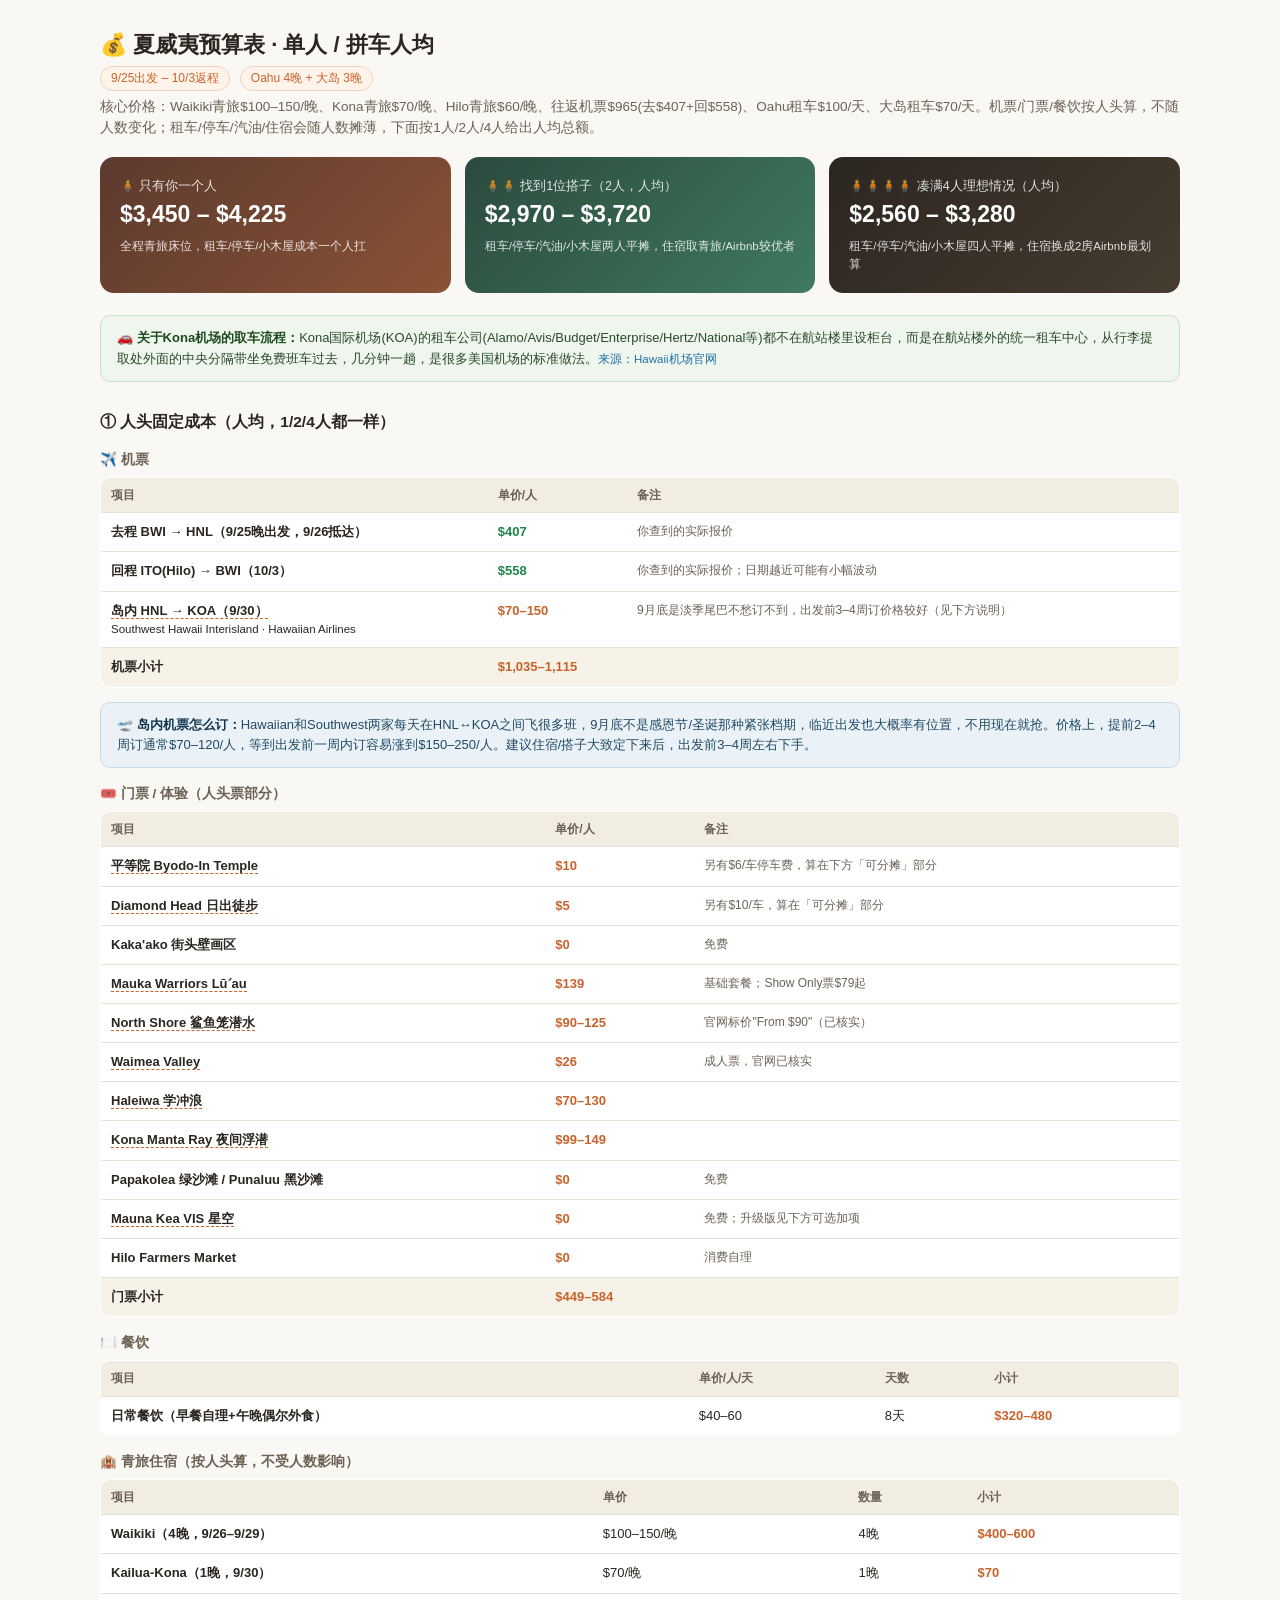
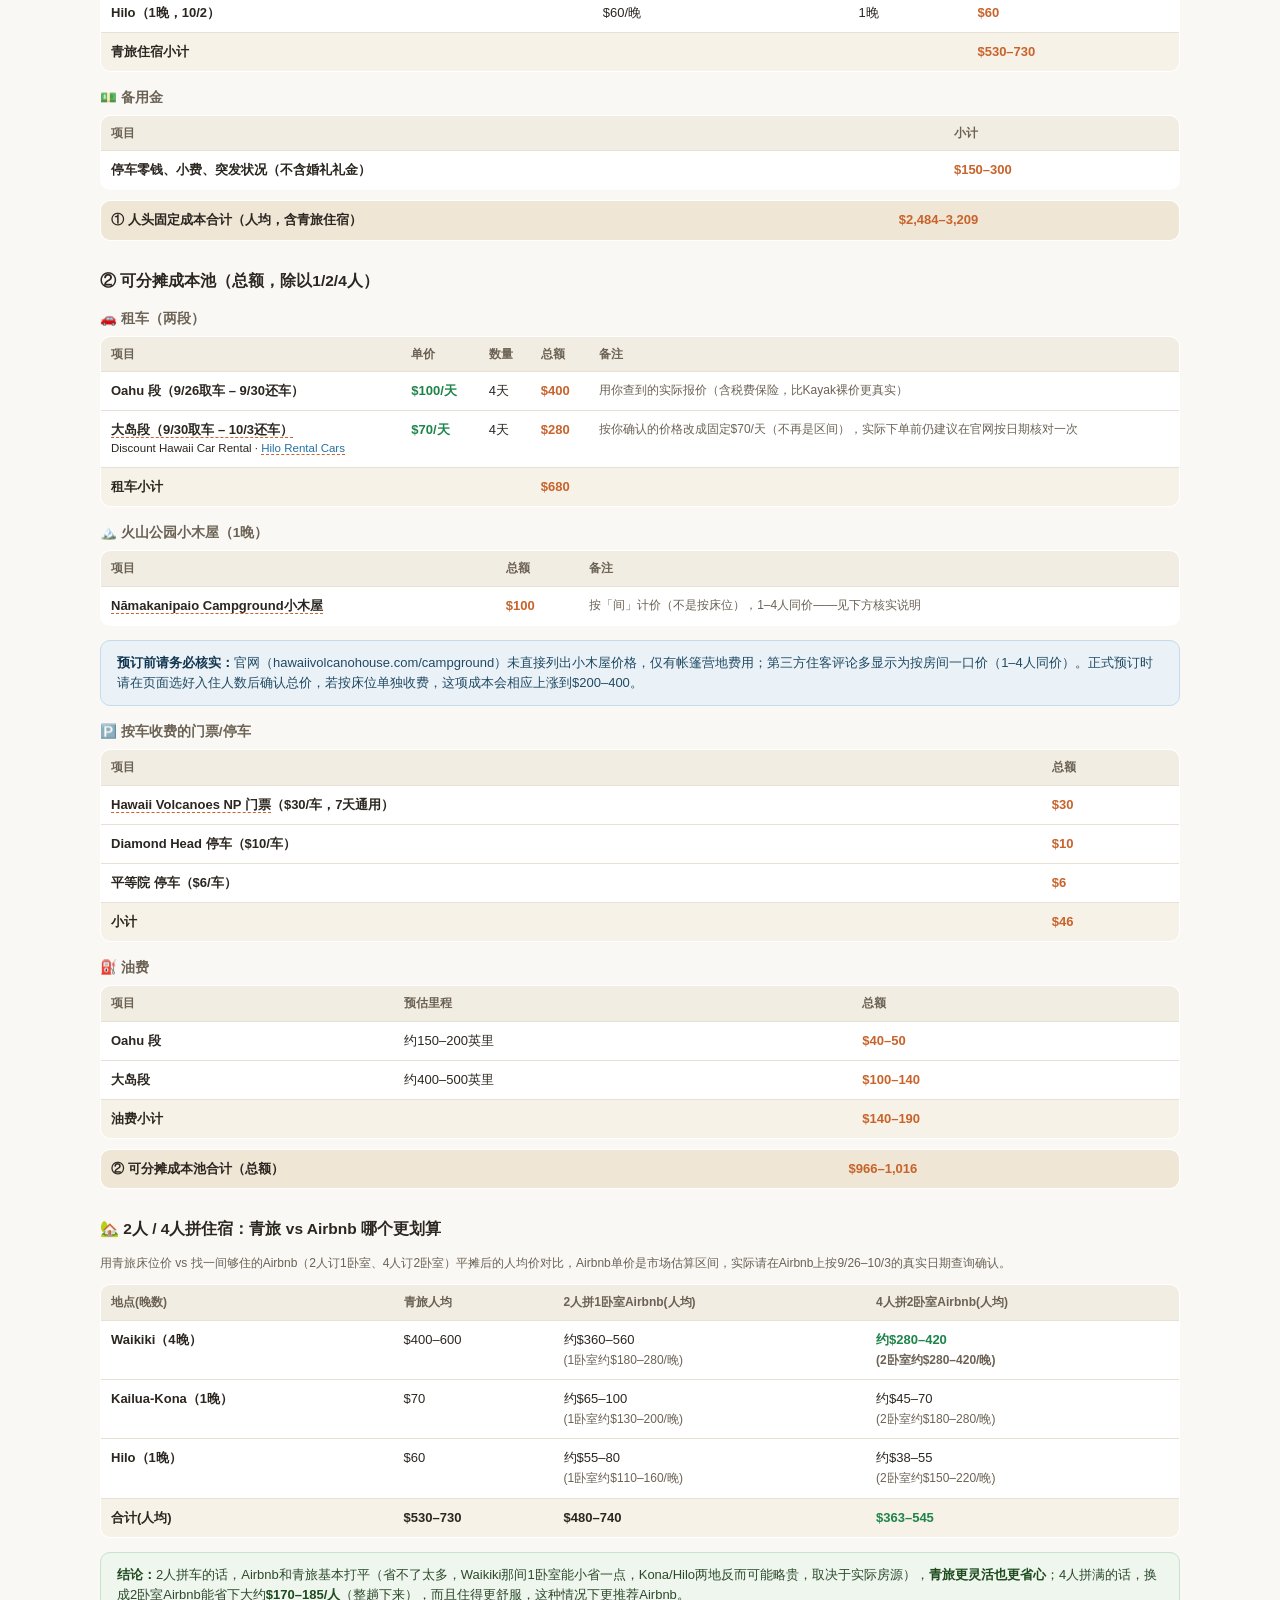
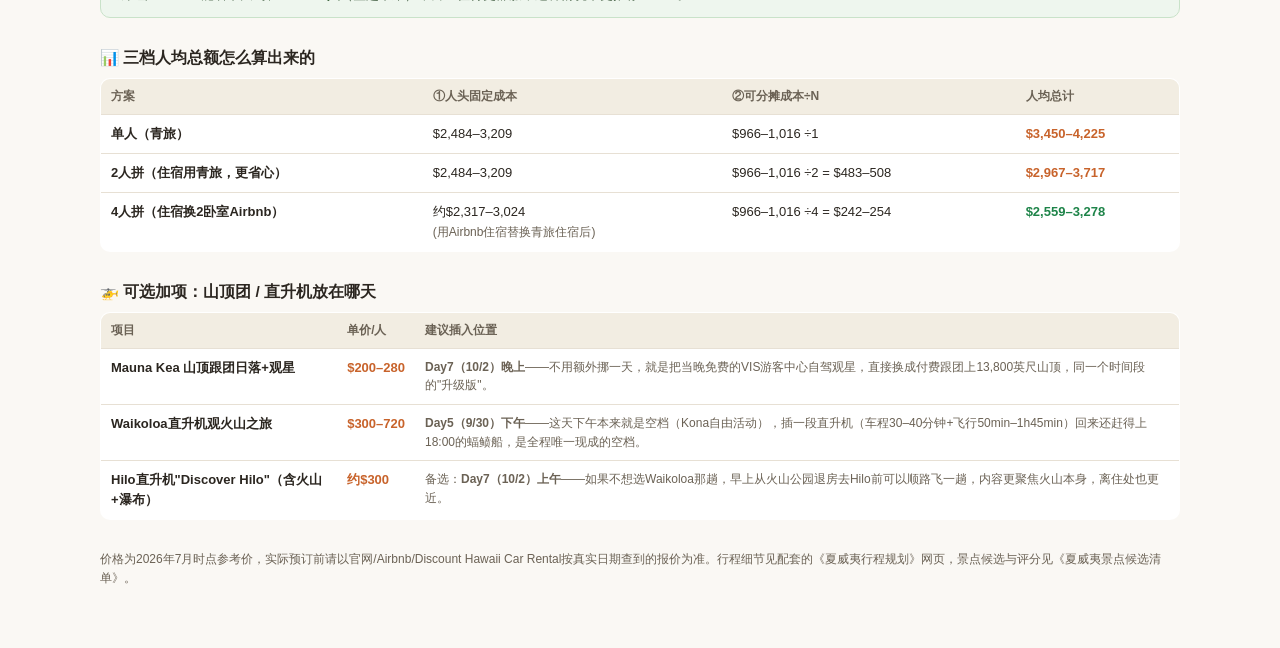
==== static/travel/hawaii/budget.html @ 2e07b09b "Add life homepage hub, travel/hobbies sections, and private sitemap page Consolidates blog/travel/sa" ====
<!DOCTYPE html>
<html lang="zh-CN">
<head>
<meta charset="UTF-8">
<title>夏威夷预算表 · 9/26–10/3 · 单人/拼车人均</title>
<style>
  :root{
    --bg:#faf8f4; --card:#ffffff; --ink:#2b2620; --sub:#6b6255;
    --line:#e7e0d4; --accent:#c8632b; --green:#1e8449;
  }
  *{box-sizing:border-box;}
  body{margin:0;font-family:-apple-system,BlinkMacSystemFont,"Segoe UI",Helvetica,Arial,sans-serif;background:var(--bg);color:var(--ink);line-height:1.55;}
  .wrap{max-width:1120px;margin:0 auto;padding:28px 20px 60px;}
  header h1{font-size:22px;margin:0 0 4px;}
  header p{color:var(--sub);font-size:13.5px;margin:2px 0;}
  .badge{display:inline-block;background:#fff3ea;color:var(--accent);border:1px solid #f0d3bd;border-radius:20px;padding:2px 10px;font-size:12px;margin-right:6px;margin-bottom:4px;}

  .scenario-grid{display:grid;grid-template-columns:repeat(3,1fr);gap:14px;margin:18px 0 22px;}
  @media(max-width:760px){.scenario-grid{grid-template-columns:1fr;}}
  .scard{border-radius:14px;padding:20px 20px;color:#fff;}
  .scard.solo{background:linear-gradient(135deg,#5c3a2e,#8a5236);}
  .scard.two{background:linear-gradient(135deg,#2c4a3e,#3f7a5f);}
  .scard.four{background:linear-gradient(135deg,#2b2620,#463c30);}
  .scard .label{font-size:12.5px;opacity:.85;margin-bottom:4px;}
  .scard .amount{font-size:23px;font-weight:800;line-height:1.3;}
  .scard .amount small{font-size:12px;font-weight:500;opacity:.85;display:block;}
  .scard .desc{font-size:11.5px;margin-top:8px;opacity:.85;}

  .notice{background:#fff8ea;border:1px solid #f0e0b0;border-radius:10px;padding:12px 16px;margin:14px 0;font-size:13px;color:#7a5b12;}
  .notice.blue{background:#eaf2f8;border-color:#c3dbec;color:#204a63;}
  .notice.green{background:#eef6ee;border-color:#c9e2c9;color:#2c4a2c;}
  .notice b{color:#5c4306;} .notice.blue b{color:#123650;} .notice.green b{color:#1e4a1e;}

  h2.cat{font-size:15.5px;margin:28px 0 8px;}
  h3.sub{font-size:13.5px;margin:16px 0 6px;color:var(--sub);}

  table{width:100%;border-collapse:collapse;background:var(--card);border-radius:10px;overflow:hidden;font-size:13px;border:1px solid var(--line);}
  thead th{background:#f2ede2;text-align:left;padding:8px 10px;font-weight:600;font-size:12px;color:var(--sub);border-bottom:1px solid var(--line);}
  tbody td{padding:9px 10px;border-bottom:1px solid var(--line);vertical-align:top;}
  tbody tr:last-child td{border-bottom:none;}
  tbody tr:hover{background:#fbf6ee;}
  .item{font-weight:600;}
  .item a{color:var(--ink);text-decoration:none;border-bottom:1px dashed var(--accent);}
  .item a:hover{color:var(--accent);}
  .link{font-size:11.5px;font-weight:400;}
  .link a{color:#2471a3;text-decoration:none;}
  .link a:hover{text-decoration:underline;}
  .amt{font-weight:700;color:var(--accent);white-space:nowrap;}
  .good{color:var(--green);}
  .note{color:var(--sub);font-size:12px;}
  .subtotal td{background:#f7f2e8;font-weight:700;}
  .subtotal2 td{background:#efe6d6;font-weight:800;}

  footer{margin-top:30px;color:var(--sub);font-size:12px;}
</style>
</head>
<body>
<div class="wrap">
  <header>
    <h1>💰 夏威夷预算表 · 单人 / 拼车人均</h1>
    <p>
      <span class="badge">9/25出发 – 10/3返程</span>
      <span class="badge">Oahu 4晚 + 大岛 3晚</span>
    </p>
    <p>核心价格：Waikiki青旅$100–150/晚、Kona青旅$70/晚、Hilo青旅$60/晚、往返机票$965(去$407+回$558)、Oahu租车$100/天、大岛租车$70/天。机票/门票/餐饮按人头算，不随人数变化；租车/停车/汽油/住宿会随人数摊薄，下面按1人/2人/4人给出人均总额。</p>
  </header>

  <div class="scenario-grid">
    <div class="scard solo">
      <div class="label">🧍 只有你一个人</div>
      <div class="amount">$3,450 – $4,225</div>
      <div class="desc">全程青旅床位，租车/停车/小木屋成本一个人扛</div>
    </div>
    <div class="scard two">
      <div class="label">🧍🧍 找到1位搭子（2人，人均）</div>
      <div class="amount">$2,970 – $3,720</div>
      <div class="desc">租车/停车/汽油/小木屋两人平摊，住宿取青旅/Airbnb较优者</div>
    </div>
    <div class="scard four">
      <div class="label">🧍🧍🧍🧍 凑满4人理想情况（人均）</div>
      <div class="amount">$2,560 – $3,280</div>
      <div class="desc">租车/停车/汽油/小木屋四人平摊，住宿换成2房Airbnb最划算</div>
    </div>
  </div>

  <div class="notice green">
    <b>🚗 关于Kona机场的取车流程：</b>Kona国际机场(KOA)的租车公司(Alamo/Avis/Budget/Enterprise/Hertz/National等)都不在航站楼里设柜台，而是在航站楼外的统一租车中心，从行李提取处外面的中央分隔带坐免费班车过去，几分钟一趟，是很多美国机场的标准做法。<span class="link"><a href="https://airports.hawaii.gov/koa/getting-to-from/ground-transportation/car-rentals/" target="_blank">来源：Hawaii机场官网</a></span>
  </div>

  <!-- 人头固定成本 -->
  <h2 class="cat">① 人头固定成本（人均，1/2/4人都一样）</h2>

  <h3 class="sub">✈️ 机票</h3>
  <table>
    <thead><tr><th>项目</th><th>单价/人</th><th>备注</th></tr></thead>
    <tbody>
      <tr>
        <td class="item">去程 BWI → HNL（9/25晚出发，9/26抵达）</td>
        <td class="amt good">$407</td>
        <td class="note">你查到的实际报价</td>
      </tr>
      <tr>
        <td class="item">回程 ITO(Hilo) → BWI（10/3）</td>
        <td class="amt good">$558</td>
        <td class="note">你查到的实际报价；日期越近可能有小幅波动</td>
      </tr>
      <tr>
        <td class="item"><a href="https://www.southwest.com/en/flights/flights-from-honolulu-to-kona" target="_blank">岛内 HNL → KOA（9/30）</a><div class="link">Southwest Hawaii Interisland · Hawaiian Airlines</div></td>
        <td class="amt">$70–150</td>
        <td class="note">9月底是淡季尾巴不愁订不到，出发前3–4周订价格较好（见下方说明）</td>
      </tr>
      <tr class="subtotal"><td>机票小计</td><td class="amt">$1,035–1,115</td><td></td></tr>
    </tbody>
  </table>

  <div class="notice blue">
    <b>🛫 岛内机票怎么订：</b>Hawaiian和Southwest两家每天在HNL↔KOA之间飞很多班，9月底不是感恩节/圣诞那种紧张档期，临近出发也大概率有位置，不用现在就抢。价格上，提前2–4周订通常$70–120/人，等到出发前一周内订容易涨到$150–250/人。建议住宿/搭子大致定下来后，出发前3–4周左右下手。
  </div>

  <h3 class="sub">🎟️ 门票 / 体验（人头票部分）</h3>
  <table>
    <thead><tr><th>项目</th><th>单价/人</th><th>备注</th></tr></thead>
    <tbody>
      <tr><td class="item"><a href="https://byodo-in.com/visit/" target="_blank">平等院 Byodo-In Temple</a></td><td class="amt">$10</td><td class="note">另有$6/车停车费，算在下方「可分摊」部分</td></tr>
      <tr><td class="item"><a href="https://gostateparks.hawaii.gov/diamondhead/" target="_blank">Diamond Head 日出徒步</a></td><td class="amt">$5</td><td class="note">另有$10/车，算在「可分摊」部分</td></tr>
      <tr><td class="item">Kaka'ako 街头壁画区</td><td class="amt">$0</td><td class="note">免费</td></tr>
      <tr><td class="item"><a href="https://maukawarriorsluau.com/reservations/" target="_blank">Mauka Warriors Lūʻau</a></td><td class="amt">$139</td><td class="note">基础套餐；Show Only票$79起</td></tr>
      <tr><td class="item"><a href="https://sharktourshawaii.com/" target="_blank">North Shore 鲨鱼笼潜水</a></td><td class="amt">$90–125</td><td class="note">官网标价"From $90"（已核实）</td></tr>
      <tr><td class="item"><a href="https://www.waimeavalley.net/admission" target="_blank">Waimea Valley</a></td><td class="amt">$26</td><td class="note">成人票，官网已核实</td></tr>
      <tr><td class="item"><a href="https://faithsurfschool.com/" target="_blank">Haleiwa 学冲浪</a></td><td class="amt">$70–130</td><td class="note"></td></tr>
      <tr><td class="item"><a href="https://konamantaraysnorkeltours.com/" target="_blank">Kona Manta Ray 夜间浮潜</a></td><td class="amt">$99–149</td><td class="note"></td></tr>
      <tr><td class="item">Papakolea 绿沙滩 / Punaluu 黑沙滩</td><td class="amt">$0</td><td class="note">免费</td></tr>
      <tr><td class="item"><a href="https://hilo.hawaii.edu/maunakea/" target="_blank">Mauna Kea VIS 星空</a></td><td class="amt">$0</td><td class="note">免费；升级版见下方可选加项</td></tr>
      <tr><td class="item">Hilo Farmers Market</td><td class="amt">$0</td><td class="note">消费自理</td></tr>
      <tr class="subtotal"><td>门票小计</td><td class="amt">$449–584</td><td></td></tr>
    </tbody>
  </table>

  <h3 class="sub">🍽️ 餐饮</h3>
  <table>
    <thead><tr><th>项目</th><th>单价/人/天</th><th>天数</th><th>小计</th></tr></thead>
    <tbody>
      <tr><td class="item">日常餐饮（早餐自理+午晚偶尔外食）</td><td>$40–60</td><td>8天</td><td class="amt">$320–480</td></tr>
    </tbody>
  </table>

  <h3 class="sub">🏨 青旅住宿（按人头算，不受人数影响）</h3>
  <table>
    <thead><tr><th>项目</th><th>单价</th><th>数量</th><th>小计</th></tr></thead>
    <tbody>
      <tr><td class="item">Waikiki（4晚，9/26–9/29）</td><td>$100–150/晚</td><td>4晚</td><td class="amt">$400–600</td></tr>
      <tr><td class="item">Kailua-Kona（1晚，9/30）</td><td>$70/晚</td><td>1晚</td><td class="amt">$70</td></tr>
      <tr><td class="item">Hilo（1晚，10/2）</td><td>$60/晚</td><td>1晚</td><td class="amt">$60</td></tr>
      <tr class="subtotal"><td colspan="3">青旅住宿小计</td><td class="amt">$530–730</td></tr>
    </tbody>
  </table>

  <h3 class="sub">💵 备用金</h3>
  <table>
    <thead><tr><th>项目</th><th>小计</th></tr></thead>
    <tbody><tr><td class="item">停车零钱、小费、突发状况（不含婚礼礼金）</td><td class="amt">$150–300</td></tr></tbody>
  </table>

  <table style="margin-top:10px;">
    <tbody><tr class="subtotal2"><td>① 人头固定成本合计（人均，含青旅住宿）</td><td class="amt">$2,484–3,209</td></tr></tbody>
  </table>

  <!-- 可分摊成本 -->
  <h2 class="cat">② 可分摊成本池（总额，除以1/2/4人）</h2>

  <h3 class="sub">🚗 租车（两段）</h3>
  <table>
    <thead><tr><th>项目</th><th>单价</th><th>数量</th><th>总额</th><th>备注</th></tr></thead>
    <tbody>
      <tr>
        <td class="item">Oahu 段（9/26取车 – 9/30还车）</td>
        <td class="amt good">$100/天</td><td>4天</td><td class="amt">$400</td>
        <td class="note">用你查到的实际报价（含税费保险，比Kayak裸价更真实）</td>
      </tr>
      <tr>
        <td class="item"><a href="https://www.discounthawaiicarrental.com/big-island-jeep-rental/" target="_blank">大岛段（9/30取车 – 10/3还车）</a><div class="link">Discount Hawaii Car Rental · <a href="https://hilorentalcars.com/" target="_blank">Hilo Rental Cars</a></div></td>
        <td class="amt good">$70/天</td><td>4天</td><td class="amt">$280</td>
        <td class="note">按你确认的价格改成固定$70/天（不再是区间），实际下单前仍建议在官网按日期核对一次</td>
      </tr>
      <tr class="subtotal"><td colspan="3">租车小计</td><td class="amt">$680</td><td></td></tr>
    </tbody>
  </table>

  <h3 class="sub">🏔️ 火山公园小木屋（1晚）</h3>
  <table>
    <thead><tr><th>项目</th><th>总额</th><th>备注</th></tr></thead>
    <tbody>
      <tr><td class="item"><a href="https://hawaiivolcanohouse.com/campground/" target="_blank">Nāmakanipaio Campground小木屋</a></td><td class="amt">$100</td><td class="note">按「间」计价（不是按床位），1–4人同价——见下方核实说明</td></tr>
    </tbody>
  </table>
  <div class="notice blue">
    <b>预订前请务必核实：</b>官网（hawaiivolcanohouse.com/campground）未直接列出小木屋价格，仅有帐篷营地费用；第三方住客评论多显示为按房间一口价（1–4人同价）。正式预订时请在页面选好入住人数后确认总价，若按床位单独收费，这项成本会相应上涨到$200–400。
  </div>

  <h3 class="sub">🅿️ 按车收费的门票/停车</h3>
  <table>
    <thead><tr><th>项目</th><th>总额</th></tr></thead>
    <tbody>
      <tr><td class="item"><a href="https://www.nps.gov/havo/planyourvisit/fees.htm" target="_blank">Hawaii Volcanoes NP 门票</a>（$30/车，7天通用）</td><td class="amt">$30</td></tr>
      <tr><td class="item">Diamond Head 停车（$10/车）</td><td class="amt">$10</td></tr>
      <tr><td class="item">平等院 停车（$6/车）</td><td class="amt">$6</td></tr>
      <tr class="subtotal"><td>小计</td><td class="amt">$46</td></tr>
    </tbody>
  </table>

  <h3 class="sub">⛽ 油费</h3>
  <table>
    <thead><tr><th>项目</th><th>预估里程</th><th>总额</th></tr></thead>
    <tbody>
      <tr><td class="item">Oahu 段</td><td>约150–200英里</td><td class="amt">$40–50</td></tr>
      <tr><td class="item">大岛段</td><td>约400–500英里</td><td class="amt">$100–140</td></tr>
      <tr class="subtotal"><td colspan="2">油费小计</td><td class="amt">$140–190</td></tr>
    </tbody>
  </table>

  <table style="margin-top:10px;">
    <tbody><tr class="subtotal2"><td>② 可分摊成本池合计（总额）</td><td class="amt">$966–1,016</td></tr></tbody>
  </table>

  <!-- 2/4人 Airbnb对比 -->
  <h2 class="cat">🏡 2人 / 4人拼住宿：青旅 vs Airbnb 哪个更划算</h2>
  <p class="note">用青旅床位价 vs 找一间够住的Airbnb（2人订1卧室、4人订2卧室）平摊后的人均价对比，Airbnb单价是市场估算区间，实际请在Airbnb上按9/26–10/3的真实日期查询确认。</p>
  <table>
    <thead><tr><th>地点(晚数)</th><th>青旅人均</th><th>2人拼1卧室Airbnb(人均)</th><th>4人拼2卧室Airbnb(人均)</th></tr></thead>
    <tbody>
      <tr><td class="item">Waikiki（4晚）</td><td>$400–600</td><td>约$360–560<br><span class="note">(1卧室约$180–280/晚)</span></td><td class="amt good">约$280–420<br><span class="note">(2卧室约$280–420/晚)</span></td></tr>
      <tr><td class="item">Kailua-Kona（1晚）</td><td>$70</td><td>约$65–100<br><span class="note">(1卧室约$130–200/晚)</span></td><td>约$45–70<br><span class="note">(2卧室约$180–280/晚)</span></td></tr>
      <tr><td class="item">Hilo（1晚）</td><td>$60</td><td>约$55–80<br><span class="note">(1卧室约$110–160/晚)</span></td><td>约$38–55<br><span class="note">(2卧室约$150–220/晚)</span></td></tr>
      <tr class="subtotal"><td>合计(人均)</td><td>$530–730</td><td>$480–740</td><td class="amt good">$363–545</td></tr>
    </tbody>
  </table>
  <div class="notice green">
    <b>结论：</b>2人拼车的话，Airbnb和青旅基本打平（省不了太多，Waikiki那间1卧室能小省一点，Kona/Hilo两地反而可能略贵，取决于实际房源），<b>青旅更灵活也更省心</b>；4人拼满的话，换成2卧室Airbnb能省下大约<b>$170–185/人</b>（整趟下来），而且住得更舒服，这种情况下更推荐Airbnb。
  </div>

  <!-- 三档总览 -->
  <h2 class="cat">📊 三档人均总额怎么算出来的</h2>
  <table>
    <thead><tr><th>方案</th><th>①人头固定成本</th><th>②可分摊成本÷N</th><th>人均总计</th></tr></thead>
    <tbody>
      <tr><td class="item">单人（青旅）</td><td>$2,484–3,209</td><td>$966–1,016 ÷1</td><td class="amt">$3,450–4,225</td></tr>
      <tr><td class="item">2人拼（住宿用青旅，更省心）</td><td>$2,484–3,209</td><td>$966–1,016 ÷2 = $483–508</td><td class="amt">$2,967–3,717</td></tr>
      <tr><td class="item">4人拼（住宿换2卧室Airbnb）</td><td>约$2,317–3,024<br><span class="note">(用Airbnb住宿替换青旅住宿后)</span></td><td>$966–1,016 ÷4 = $242–254</td><td class="amt good">$2,559–3,278</td></tr>
    </tbody>
  </table>

  <!-- 可选加项 -->
  <h2 class="cat">🚁 可选加项：山顶团 / 直升机放在哪天</h2>
  <table>
    <thead><tr><th>项目</th><th>单价/人</th><th>建议插入位置</th></tr></thead>
    <tbody>
      <tr>
        <td class="item">Mauna Kea 山顶跟团日落+观星</td><td class="amt">$200–280</td>
        <td class="note"><b>Day7（10/2）晚上</b>——不用额外挪一天，就是把当晚免费的VIS游客中心自驾观星，直接换成付费跟团上13,800英尺山顶，同一个时间段的"升级版"。</td>
      </tr>
      <tr>
        <td class="item">Waikoloa直升机观火山之旅</td><td class="amt">$300–720</td>
        <td class="note"><b>Day5（9/30）下午</b>——这天下午本来就是空档（Kona自由活动），插一段直升机（车程30–40分钟+飞行50min–1h45min）回来还赶得上18:00的蝠鲼船，是全程唯一现成的空档。</td>
      </tr>
      <tr>
        <td class="item">Hilo直升机"Discover Hilo"（含火山+瀑布）</td><td class="amt">约$300</td>
        <td class="note">备选：<b>Day7（10/2）上午</b>——如果不想选Waikoloa那趟，早上从火山公园退房去Hilo前可以顺路飞一趟，内容更聚焦火山本身，离住处也更近。</td>
      </tr>
    </tbody>
  </table>

  <footer>
    价格为2026年7月时点参考价，实际预订前请以官网/Airbnb/Discount Hawaii Car Rental按真实日期查到的报价为准。行程细节见配套的《夏威夷行程规划》网页，景点候选与评分见《夏威夷景点候选清单》。
  </footer>
</div>
</body>
</html>
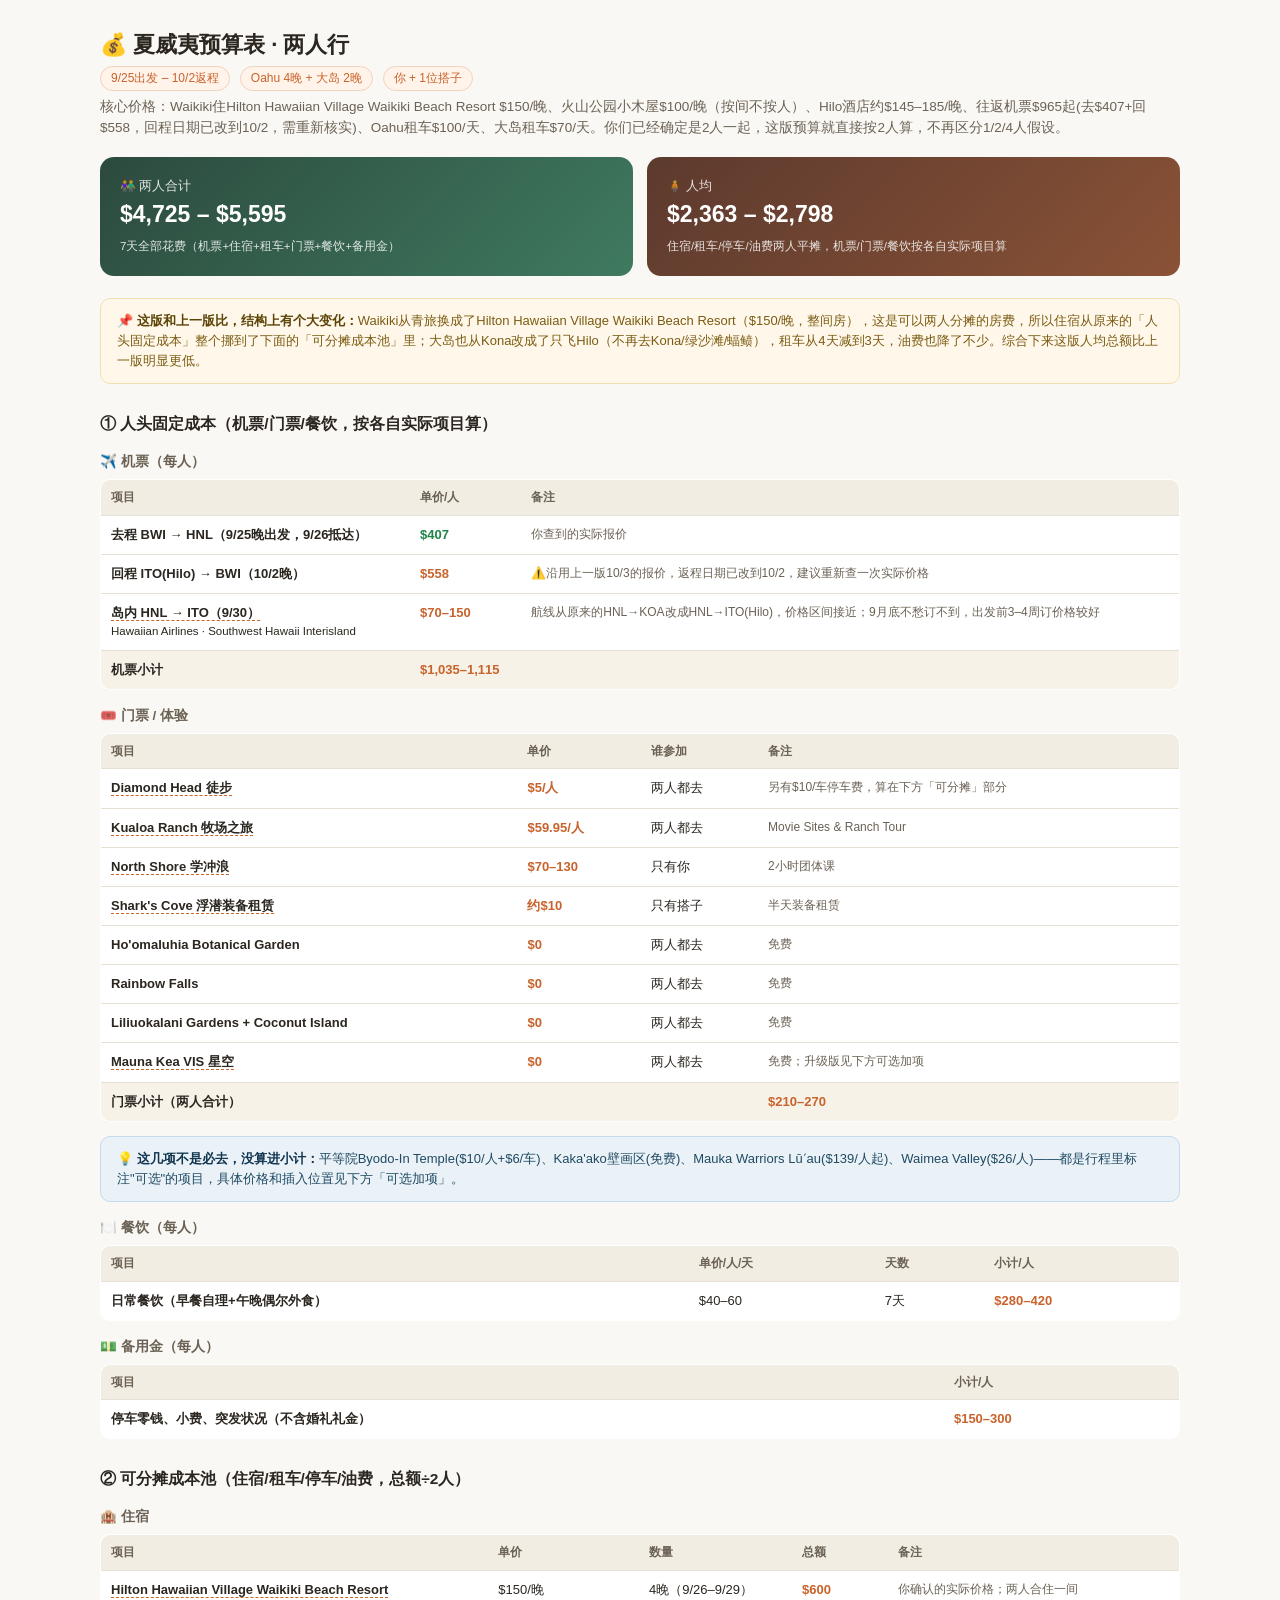
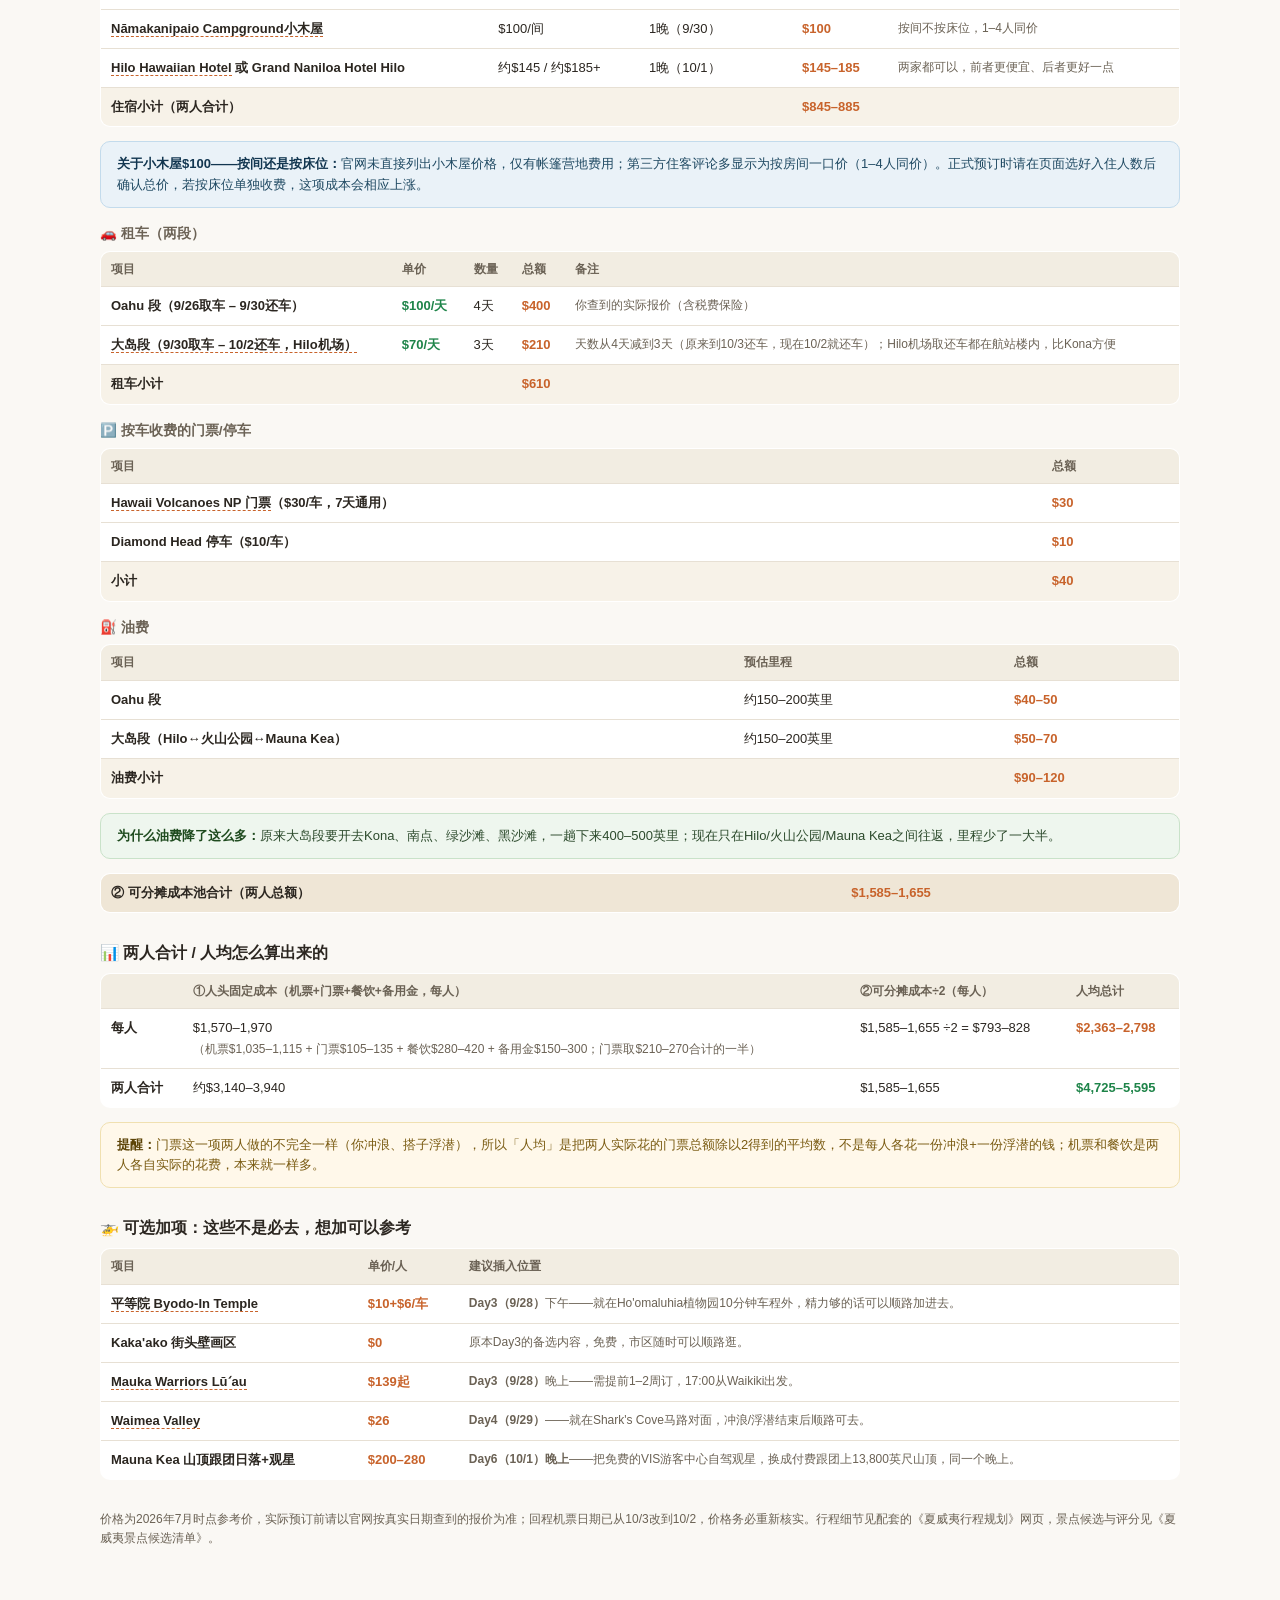
==== commit 4804dbca: "Update Hawaii trip pages: 7-day itinerary (companion arrives 9/27, Kualoa Ranch + botanical garden +" ====
--- a/static/travel/hawaii/budget.html
+++ b/static/travel/hawaii/budget.html
@@ -2,7 +2,7 @@
 <html lang="zh-CN">
 <head>
 <meta charset="UTF-8">
-<title>夏威夷预算表 · 9/26–10/3 · 单人/拼车人均</title>
+<title>夏威夷预算表 · 9/26–10/2 · 两人行</title>
 <style>
   :root{
     --bg:#faf8f4; --card:#ffffff; --ink:#2b2620; --sub:#6b6255;
@@ -15,12 +15,11 @@
   header p{color:var(--sub);font-size:13.5px;margin:2px 0;}
   .badge{display:inline-block;background:#fff3ea;color:var(--accent);border:1px solid #f0d3bd;border-radius:20px;padding:2px 10px;font-size:12px;margin-right:6px;margin-bottom:4px;}
 
-  .scenario-grid{display:grid;grid-template-columns:repeat(3,1fr);gap:14px;margin:18px 0 22px;}
+  .scenario-grid{display:grid;grid-template-columns:repeat(2,1fr);gap:14px;margin:18px 0 22px;}
   @media(max-width:760px){.scenario-grid{grid-template-columns:1fr;}}
   .scard{border-radius:14px;padding:20px 20px;color:#fff;}
-  .scard.solo{background:linear-gradient(135deg,#5c3a2e,#8a5236);}
-  .scard.two{background:linear-gradient(135deg,#2c4a3e,#3f7a5f);}
-  .scard.four{background:linear-gradient(135deg,#2b2620,#463c30);}
+  .scard.total{background:linear-gradient(135deg,#2c4a3e,#3f7a5f);}
+  .scard.pp{background:linear-gradient(135deg,#5c3a2e,#8a5236);}
   .scard .label{font-size:12.5px;opacity:.85;margin-bottom:4px;}
   .scard .amount{font-size:23px;font-weight:800;line-height:1.3;}
   .scard .amount small{font-size:12px;font-weight:500;opacity:.85;display:block;}
@@ -57,40 +56,36 @@
 <body>
 <div class="wrap">
   <header>
-    <h1>💰 夏威夷预算表 · 单人 / 拼车人均</h1>
+    <h1>💰 夏威夷预算表 · 两人行</h1>
     <p>
-      <span class="badge">9/25出发 – 10/3返程</span>
-      <span class="badge">Oahu 4晚 + 大岛 3晚</span>
+      <span class="badge">9/25出发 – 10/2返程</span>
+      <span class="badge">Oahu 4晚 + 大岛 2晚</span>
+      <span class="badge">你 + 1位搭子</span>
     </p>
-    <p>核心价格：Waikiki青旅$100–150/晚、Kona青旅$70/晚、Hilo青旅$60/晚、往返机票$965(去$407+回$558)、Oahu租车$100/天、大岛租车$70/天。机票/门票/餐饮按人头算，不随人数变化；租车/停车/汽油/住宿会随人数摊薄，下面按1人/2人/4人给出人均总额。</p>
+    <p>核心价格：Waikiki住Hilton Hawaiian Village Waikiki Beach Resort $150/晚、火山公园小木屋$100/晚（按间不按人）、Hilo酒店约$145–185/晚、往返机票$965起(去$407+回$558，回程日期已改到10/2，需重新核实)、Oahu租车$100/天、大岛租车$70/天。你们已经确定是2人一起，这版预算就直接按2人算，不再区分1/2/4人假设。</p>
   </header>
 
   <div class="scenario-grid">
-    <div class="scard solo">
-      <div class="label">🧍 只有你一个人</div>
-      <div class="amount">$3,450 – $4,225</div>
-      <div class="desc">全程青旅床位，租车/停车/小木屋成本一个人扛</div>
+    <div class="scard total">
+      <div class="label">👫 两人合计</div>
+      <div class="amount">$4,725 – $5,595</div>
+      <div class="desc">7天全部花费（机票+住宿+租车+门票+餐饮+备用金）</div>
     </div>
-    <div class="scard two">
-      <div class="label">🧍🧍 找到1位搭子（2人，人均）</div>
-      <div class="amount">$2,970 – $3,720</div>
-      <div class="desc">租车/停车/汽油/小木屋两人平摊，住宿取青旅/Airbnb较优者</div>
+    <div class="scard pp">
+      <div class="label">🧍 人均</div>
+      <div class="amount">$2,363 – $2,798</div>
+      <div class="desc">住宿/租车/停车/油费两人平摊，机票/门票/餐饮按各自实际项目算</div>
     </div>
-    <div class="scard four">
-      <div class="label">🧍🧍🧍🧍 凑满4人理想情况（人均）</div>
-      <div class="amount">$2,560 – $3,280</div>
-      <div class="desc">租车/停车/汽油/小木屋四人平摊，住宿换成2房Airbnb最划算</div>
-    </div>
-  </div>
-
-  <div class="notice green">
-    <b>🚗 关于Kona机场的取车流程：</b>Kona国际机场(KOA)的租车公司(Alamo/Avis/Budget/Enterprise/Hertz/National等)都不在航站楼里设柜台，而是在航站楼外的统一租车中心，从行李提取处外面的中央分隔带坐免费班车过去，几分钟一趟，是很多美国机场的标准做法。<span class="link"><a href="https://airports.hawaii.gov/koa/getting-to-from/ground-transportation/car-rentals/" target="_blank">来源：Hawaii机场官网</a></span>
+  </div>
+
+  <div class="notice">
+    <b>📌 这版和上一版比，结构上有个大变化：</b>Waikiki从青旅换成了Hilton Hawaiian Village Waikiki Beach Resort（$150/晚，整间房），这是可以两人分摊的房费，所以住宿从原来的「人头固定成本」整个挪到了下面的「可分摊成本池」里；大岛也从Kona改成了只飞Hilo（不再去Kona/绿沙滩/蝠鲼），租车从4天减到3天，油费也降了不少。综合下来这版人均总额比上一版明显更低。
   </div>
 
   <!-- 人头固定成本 -->
-  <h2 class="cat">① 人头固定成本（人均，1/2/4人都一样）</h2>
-
-  <h3 class="sub">✈️ 机票</h3>
+  <h2 class="cat">① 人头固定成本（机票/门票/餐饮，按各自实际项目算）</h2>
+
+  <h3 class="sub">✈️ 机票（每人）</h3>
   <table>
     <thead><tr><th>项目</th><th>单价/人</th><th>备注</th></tr></thead>
     <tbody>
@@ -100,73 +95,68 @@
         <td class="note">你查到的实际报价</td>
       </tr>
       <tr>
-        <td class="item">回程 ITO(Hilo) → BWI（10/3）</td>
-        <td class="amt good">$558</td>
-        <td class="note">你查到的实际报价；日期越近可能有小幅波动</td>
-      </tr>
-      <tr>
-        <td class="item"><a href="https://www.southwest.com/en/flights/flights-from-honolulu-to-kona" target="_blank">岛内 HNL → KOA（9/30）</a><div class="link">Southwest Hawaii Interisland · Hawaiian Airlines</div></td>
+        <td class="item">回程 ITO(Hilo) → BWI（10/2晚）</td>
+        <td class="amt">$558</td>
+        <td class="note">⚠️沿用上一版10/3的报价，返程日期已改到10/2，建议重新查一次实际价格</td>
+      </tr>
+      <tr>
+        <td class="item"><a href="https://www.hawaiianairlines.com/" target="_blank">岛内 HNL → ITO（9/30）</a><div class="link">Hawaiian Airlines · Southwest Hawaii Interisland</div></td>
         <td class="amt">$70–150</td>
-        <td class="note">9月底是淡季尾巴不愁订不到，出发前3–4周订价格较好（见下方说明）</td>
+        <td class="note">航线从原来的HNL→KOA改成HNL→ITO(Hilo)，价格区间接近；9月底不愁订不到，出发前3–4周订价格较好</td>
       </tr>
       <tr class="subtotal"><td>机票小计</td><td class="amt">$1,035–1,115</td><td></td></tr>
     </tbody>
   </table>
 
+  <h3 class="sub">🎟️ 门票 / 体验</h3>
+  <table>
+    <thead><tr><th>项目</th><th>单价</th><th>谁参加</th><th>备注</th></tr></thead>
+    <tbody>
+      <tr><td class="item"><a href="https://gostateparks.hawaii.gov/diamondhead/" target="_blank">Diamond Head 徒步</a></td><td class="amt">$5/人</td><td>两人都去</td><td class="note">另有$10/车停车费，算在下方「可分摊」部分</td></tr>
+      <tr><td class="item"><a href="https://www.kualoa.com/tours/" target="_blank">Kualoa Ranch 牧场之旅</a></td><td class="amt">$59.95/人</td><td>两人都去</td><td class="note">Movie Sites & Ranch Tour</td></tr>
+      <tr><td class="item"><a href="https://northshoreoahusurf.com/" target="_blank">North Shore 学冲浪</a></td><td class="amt">$70–130</td><td>只有你</td><td class="note">2小时团体课</td></tr>
+      <tr><td class="item"><a href="https://sharkscovesnorkelrental.com/" target="_blank">Shark's Cove 浮潜装备租赁</a></td><td class="amt">约$10</td><td>只有搭子</td><td class="note">半天装备租赁</td></tr>
+      <tr><td class="item">Ho'omaluhia Botanical Garden</td><td class="amt">$0</td><td>两人都去</td><td class="note">免费</td></tr>
+      <tr><td class="item">Rainbow Falls</td><td class="amt">$0</td><td>两人都去</td><td class="note">免费</td></tr>
+      <tr><td class="item">Liliuokalani Gardens + Coconut Island</td><td class="amt">$0</td><td>两人都去</td><td class="note">免费</td></tr>
+      <tr><td class="item"><a href="https://hilo.hawaii.edu/maunakea/" target="_blank">Mauna Kea VIS 星空</a></td><td class="amt">$0</td><td>两人都去</td><td class="note">免费；升级版见下方可选加项</td></tr>
+      <tr class="subtotal"><td colspan="3">门票小计（两人合计）</td><td class="amt">$210–270</td></tr>
+    </tbody>
+  </table>
   <div class="notice blue">
-    <b>🛫 岛内机票怎么订：</b>Hawaiian和Southwest两家每天在HNL↔KOA之间飞很多班，9月底不是感恩节/圣诞那种紧张档期，临近出发也大概率有位置，不用现在就抢。价格上，提前2–4周订通常$70–120/人，等到出发前一周内订容易涨到$150–250/人。建议住宿/搭子大致定下来后，出发前3–4周左右下手。
-  </div>
-
-  <h3 class="sub">🎟️ 门票 / 体验（人头票部分）</h3>
-  <table>
-    <thead><tr><th>项目</th><th>单价/人</th><th>备注</th></tr></thead>
-    <tbody>
-      <tr><td class="item"><a href="https://byodo-in.com/visit/" target="_blank">平等院 Byodo-In Temple</a></td><td class="amt">$10</td><td class="note">另有$6/车停车费，算在下方「可分摊」部分</td></tr>
-      <tr><td class="item"><a href="https://gostateparks.hawaii.gov/diamondhead/" target="_blank">Diamond Head 日出徒步</a></td><td class="amt">$5</td><td class="note">另有$10/车，算在「可分摊」部分</td></tr>
-      <tr><td class="item">Kaka'ako 街头壁画区</td><td class="amt">$0</td><td class="note">免费</td></tr>
-      <tr><td class="item"><a href="https://maukawarriorsluau.com/reservations/" target="_blank">Mauka Warriors Lūʻau</a></td><td class="amt">$139</td><td class="note">基础套餐；Show Only票$79起</td></tr>
-      <tr><td class="item"><a href="https://sharktourshawaii.com/" target="_blank">North Shore 鲨鱼笼潜水</a></td><td class="amt">$90–125</td><td class="note">官网标价"From $90"（已核实）</td></tr>
-      <tr><td class="item"><a href="https://www.waimeavalley.net/admission" target="_blank">Waimea Valley</a></td><td class="amt">$26</td><td class="note">成人票，官网已核实</td></tr>
-      <tr><td class="item"><a href="https://faithsurfschool.com/" target="_blank">Haleiwa 学冲浪</a></td><td class="amt">$70–130</td><td class="note"></td></tr>
-      <tr><td class="item"><a href="https://konamantaraysnorkeltours.com/" target="_blank">Kona Manta Ray 夜间浮潜</a></td><td class="amt">$99–149</td><td class="note"></td></tr>
-      <tr><td class="item">Papakolea 绿沙滩 / Punaluu 黑沙滩</td><td class="amt">$0</td><td class="note">免费</td></tr>
-      <tr><td class="item"><a href="https://hilo.hawaii.edu/maunakea/" target="_blank">Mauna Kea VIS 星空</a></td><td class="amt">$0</td><td class="note">免费；升级版见下方可选加项</td></tr>
-      <tr><td class="item">Hilo Farmers Market</td><td class="amt">$0</td><td class="note">消费自理</td></tr>
-      <tr class="subtotal"><td>门票小计</td><td class="amt">$449–584</td><td></td></tr>
-    </tbody>
-  </table>
-
-  <h3 class="sub">🍽️ 餐饮</h3>
-  <table>
-    <thead><tr><th>项目</th><th>单价/人/天</th><th>天数</th><th>小计</th></tr></thead>
-    <tbody>
-      <tr><td class="item">日常餐饮（早餐自理+午晚偶尔外食）</td><td>$40–60</td><td>8天</td><td class="amt">$320–480</td></tr>
-    </tbody>
-  </table>
-
-  <h3 class="sub">🏨 青旅住宿（按人头算，不受人数影响）</h3>
-  <table>
-    <thead><tr><th>项目</th><th>单价</th><th>数量</th><th>小计</th></tr></thead>
-    <tbody>
-      <tr><td class="item">Waikiki（4晚，9/26–9/29）</td><td>$100–150/晚</td><td>4晚</td><td class="amt">$400–600</td></tr>
-      <tr><td class="item">Kailua-Kona（1晚，9/30）</td><td>$70/晚</td><td>1晚</td><td class="amt">$70</td></tr>
-      <tr><td class="item">Hilo（1晚，10/2）</td><td>$60/晚</td><td>1晚</td><td class="amt">$60</td></tr>
-      <tr class="subtotal"><td colspan="3">青旅住宿小计</td><td class="amt">$530–730</td></tr>
-    </tbody>
-  </table>
-
-  <h3 class="sub">💵 备用金</h3>
-  <table>
-    <thead><tr><th>项目</th><th>小计</th></tr></thead>
+    <b>💡 这几项不是必去，没算进小计：</b>平等院Byodo-In Temple($10/人+$6/车)、Kaka'ako壁画区(免费)、Mauka Warriors Lūʻau($139/人起)、Waimea Valley($26/人)——都是行程里标注"可选"的项目，具体价格和插入位置见下方「可选加项」。
+  </div>
+
+  <h3 class="sub">🍽️ 餐饮（每人）</h3>
+  <table>
+    <thead><tr><th>项目</th><th>单价/人/天</th><th>天数</th><th>小计/人</th></tr></thead>
+    <tbody>
+      <tr><td class="item">日常餐饮（早餐自理+午晚偶尔外食）</td><td>$40–60</td><td>7天</td><td class="amt">$280–420</td></tr>
+    </tbody>
+  </table>
+
+  <h3 class="sub">💵 备用金（每人）</h3>
+  <table>
+    <thead><tr><th>项目</th><th>小计/人</th></tr></thead>
     <tbody><tr><td class="item">停车零钱、小费、突发状况（不含婚礼礼金）</td><td class="amt">$150–300</td></tr></tbody>
   </table>
 
-  <table style="margin-top:10px;">
-    <tbody><tr class="subtotal2"><td>① 人头固定成本合计（人均，含青旅住宿）</td><td class="amt">$2,484–3,209</td></tr></tbody>
-  </table>
-
   <!-- 可分摊成本 -->
-  <h2 class="cat">② 可分摊成本池（总额，除以1/2/4人）</h2>
+  <h2 class="cat">② 可分摊成本池（住宿/租车/停车/油费，总额÷2人）</h2>
+
+  <h3 class="sub">🏨 住宿</h3>
+  <table>
+    <thead><tr><th>项目</th><th>单价</th><th>数量</th><th>总额</th><th>备注</th></tr></thead>
+    <tbody>
+      <tr><td class="item"><a href="https://www.hiltonhawaiianvillage.com/" target="_blank">Hilton Hawaiian Village Waikiki Beach Resort</a></td><td>$150/晚</td><td>4晚（9/26–9/29）</td><td class="amt">$600</td><td class="note">你确认的实际价格；两人合住一间</td></tr>
+      <tr><td class="item"><a href="https://hawaiivolcanohouse.com/campground/" target="_blank">Nāmakanipaio Campground小木屋</a></td><td>$100/间</td><td>1晚（9/30）</td><td class="amt">$100</td><td class="note">按间不按床位，1–4人同价</td></tr>
+      <tr><td class="item"><a href="https://www.hilohawaiian.com/" target="_blank">Hilo Hawaiian Hotel</a> 或 Grand Naniloa Hotel Hilo</td><td>约$145 / 约$185+</td><td>1晚（10/1）</td><td class="amt">$145–185</td><td class="note">两家都可以，前者更便宜、后者更好一点</td></tr>
+      <tr class="subtotal"><td colspan="3">住宿小计（两人合计）</td><td class="amt">$845–885</td><td></td></tr>
+    </tbody>
+  </table>
+  <div class="notice blue">
+    <b>关于小木屋$100——按间还是按床位：</b>官网未直接列出小木屋价格，仅有帐篷营地费用；第三方住客评论多显示为按房间一口价（1–4人同价）。正式预订时请在页面选好入住人数后确认总价，若按床位单独收费，这项成本会相应上涨。
+  </div>
 
   <h3 class="sub">🚗 租车（两段）</h3>
   <table>
@@ -175,27 +165,16 @@
       <tr>
         <td class="item">Oahu 段（9/26取车 – 9/30还车）</td>
         <td class="amt good">$100/天</td><td>4天</td><td class="amt">$400</td>
-        <td class="note">用你查到的实际报价（含税费保险，比Kayak裸价更真实）</td>
-      </tr>
-      <tr>
-        <td class="item"><a href="https://www.discounthawaiicarrental.com/big-island-jeep-rental/" target="_blank">大岛段（9/30取车 – 10/3还车）</a><div class="link">Discount Hawaii Car Rental · <a href="https://hilorentalcars.com/" target="_blank">Hilo Rental Cars</a></div></td>
-        <td class="amt good">$70/天</td><td>4天</td><td class="amt">$280</td>
-        <td class="note">按你确认的价格改成固定$70/天（不再是区间），实际下单前仍建议在官网按日期核对一次</td>
-      </tr>
-      <tr class="subtotal"><td colspan="3">租车小计</td><td class="amt">$680</td><td></td></tr>
-    </tbody>
-  </table>
-
-  <h3 class="sub">🏔️ 火山公园小木屋（1晚）</h3>
-  <table>
-    <thead><tr><th>项目</th><th>总额</th><th>备注</th></tr></thead>
-    <tbody>
-      <tr><td class="item"><a href="https://hawaiivolcanohouse.com/campground/" target="_blank">Nāmakanipaio Campground小木屋</a></td><td class="amt">$100</td><td class="note">按「间」计价（不是按床位），1–4人同价——见下方核实说明</td></tr>
-    </tbody>
-  </table>
-  <div class="notice blue">
-    <b>预订前请务必核实：</b>官网（hawaiivolcanohouse.com/campground）未直接列出小木屋价格，仅有帐篷营地费用；第三方住客评论多显示为按房间一口价（1–4人同价）。正式预订时请在页面选好入住人数后确认总价，若按床位单独收费，这项成本会相应上涨到$200–400。
-  </div>
+        <td class="note">你查到的实际报价（含税费保险）</td>
+      </tr>
+      <tr>
+        <td class="item"><a href="https://hilorentalcars.com/" target="_blank">大岛段（9/30取车 – 10/2还车，Hilo机场）</a></td>
+        <td class="amt good">$70/天</td><td>3天</td><td class="amt">$210</td>
+        <td class="note">天数从4天减到3天（原来到10/3还车，现在10/2就还车）；Hilo机场取还车都在航站楼内，比Kona方便</td>
+      </tr>
+      <tr class="subtotal"><td colspan="3">租车小计</td><td class="amt">$610</td><td></td></tr>
+    </tbody>
+  </table>
 
   <h3 class="sub">🅿️ 按车收费的门票/停车</h3>
   <table>
@@ -203,8 +182,7 @@
     <tbody>
       <tr><td class="item"><a href="https://www.nps.gov/havo/planyourvisit/fees.htm" target="_blank">Hawaii Volcanoes NP 门票</a>（$30/车，7天通用）</td><td class="amt">$30</td></tr>
       <tr><td class="item">Diamond Head 停车（$10/车）</td><td class="amt">$10</td></tr>
-      <tr><td class="item">平等院 停车（$6/车）</td><td class="amt">$6</td></tr>
-      <tr class="subtotal"><td>小计</td><td class="amt">$46</td></tr>
+      <tr class="subtotal"><td>小计</td><td class="amt">$40</td></tr>
     </tbody>
   </table>
 
@@ -213,64 +191,61 @@
     <thead><tr><th>项目</th><th>预估里程</th><th>总额</th></tr></thead>
     <tbody>
       <tr><td class="item">Oahu 段</td><td>约150–200英里</td><td class="amt">$40–50</td></tr>
-      <tr><td class="item">大岛段</td><td>约400–500英里</td><td class="amt">$100–140</td></tr>
-      <tr class="subtotal"><td colspan="2">油费小计</td><td class="amt">$140–190</td></tr>
-    </tbody>
-  </table>
+      <tr><td class="item">大岛段（Hilo↔火山公园↔Mauna Kea）</td><td>约150–200英里</td><td class="amt">$50–70</td></tr>
+      <tr class="subtotal"><td colspan="2">油费小计</td><td class="amt">$90–120</td></tr>
+    </tbody>
+  </table>
+  <div class="notice green">
+    <b>为什么油费降了这么多：</b>原来大岛段要开去Kona、南点、绿沙滩、黑沙滩，一趟下来400–500英里；现在只在Hilo/火山公园/Mauna Kea之间往返，里程少了一大半。
+  </div>
 
   <table style="margin-top:10px;">
-    <tbody><tr class="subtotal2"><td>② 可分摊成本池合计（总额）</td><td class="amt">$966–1,016</td></tr></tbody>
-  </table>
-
-  <!-- 2/4人 Airbnb对比 -->
-  <h2 class="cat">🏡 2人 / 4人拼住宿：青旅 vs Airbnb 哪个更划算</h2>
-  <p class="note">用青旅床位价 vs 找一间够住的Airbnb（2人订1卧室、4人订2卧室）平摊后的人均价对比，Airbnb单价是市场估算区间，实际请在Airbnb上按9/26–10/3的真实日期查询确认。</p>
-  <table>
-    <thead><tr><th>地点(晚数)</th><th>青旅人均</th><th>2人拼1卧室Airbnb(人均)</th><th>4人拼2卧室Airbnb(人均)</th></tr></thead>
-    <tbody>
-      <tr><td class="item">Waikiki（4晚）</td><td>$400–600</td><td>约$360–560<br><span class="note">(1卧室约$180–280/晚)</span></td><td class="amt good">约$280–420<br><span class="note">(2卧室约$280–420/晚)</span></td></tr>
-      <tr><td class="item">Kailua-Kona（1晚）</td><td>$70</td><td>约$65–100<br><span class="note">(1卧室约$130–200/晚)</span></td><td>约$45–70<br><span class="note">(2卧室约$180–280/晚)</span></td></tr>
-      <tr><td class="item">Hilo（1晚）</td><td>$60</td><td>约$55–80<br><span class="note">(1卧室约$110–160/晚)</span></td><td>约$38–55<br><span class="note">(2卧室约$150–220/晚)</span></td></tr>
-      <tr class="subtotal"><td>合计(人均)</td><td>$530–730</td><td>$480–740</td><td class="amt good">$363–545</td></tr>
-    </tbody>
-  </table>
-  <div class="notice green">
-    <b>结论：</b>2人拼车的话，Airbnb和青旅基本打平（省不了太多，Waikiki那间1卧室能小省一点，Kona/Hilo两地反而可能略贵，取决于实际房源），<b>青旅更灵活也更省心</b>；4人拼满的话，换成2卧室Airbnb能省下大约<b>$170–185/人</b>（整趟下来），而且住得更舒服，这种情况下更推荐Airbnb。
-  </div>
-
-  <!-- 三档总览 -->
-  <h2 class="cat">📊 三档人均总额怎么算出来的</h2>
-  <table>
-    <thead><tr><th>方案</th><th>①人头固定成本</th><th>②可分摊成本÷N</th><th>人均总计</th></tr></thead>
-    <tbody>
-      <tr><td class="item">单人（青旅）</td><td>$2,484–3,209</td><td>$966–1,016 ÷1</td><td class="amt">$3,450–4,225</td></tr>
-      <tr><td class="item">2人拼（住宿用青旅，更省心）</td><td>$2,484–3,209</td><td>$966–1,016 ÷2 = $483–508</td><td class="amt">$2,967–3,717</td></tr>
-      <tr><td class="item">4人拼（住宿换2卧室Airbnb）</td><td>约$2,317–3,024<br><span class="note">(用Airbnb住宿替换青旅住宿后)</span></td><td>$966–1,016 ÷4 = $242–254</td><td class="amt good">$2,559–3,278</td></tr>
-    </tbody>
-  </table>
+    <tbody><tr class="subtotal2"><td>② 可分摊成本池合计（两人总额）</td><td class="amt">$1,585–1,655</td></tr></tbody>
+  </table>
+
+  <!-- 总额怎么算出来的 -->
+  <h2 class="cat">📊 两人合计 / 人均怎么算出来的</h2>
+  <table>
+    <thead><tr><th></th><th>①人头固定成本（机票+门票+餐饮+备用金，每人）</th><th>②可分摊成本÷2（每人）</th><th>人均总计</th></tr></thead>
+    <tbody>
+      <tr><td class="item">每人</td><td>$1,570–1,970<br><span class="note">（机票$1,035–1,115 + 门票$105–135 + 餐饮$280–420 + 备用金$150–300；门票取$210–270合计的一半）</span></td><td>$1,585–1,655 ÷2 = $793–828</td><td class="amt">$2,363–2,798</td></tr>
+      <tr><td class="item">两人合计</td><td>约$3,140–3,940</td><td>$1,585–1,655</td><td class="amt good">$4,725–5,595</td></tr>
+    </tbody>
+  </table>
+  <div class="notice">
+    <b>提醒：</b>门票这一项两人做的不完全一样（你冲浪、搭子浮潜），所以「人均」是把两人实际花的门票总额除以2得到的平均数，不是每人各花一份冲浪+一份浮潜的钱；机票和餐饮是两人各自实际的花费，本来就一样多。
+  </div>
 
   <!-- 可选加项 -->
-  <h2 class="cat">🚁 可选加项：山顶团 / 直升机放在哪天</h2>
+  <h2 class="cat">🚁 可选加项：这些不是必去，想加可以参考</h2>
   <table>
     <thead><tr><th>项目</th><th>单价/人</th><th>建议插入位置</th></tr></thead>
     <tbody>
       <tr>
+        <td class="item"><a href="https://byodo-in.com/visit/" target="_blank">平等院 Byodo-In Temple</a></td><td class="amt">$10+$6/车</td>
+        <td class="note"><b>Day3（9/28）</b>下午——就在Ho'omaluhia植物园10分钟车程外，精力够的话可以顺路加进去。</td>
+      </tr>
+      <tr>
+        <td class="item">Kaka'ako 街头壁画区</td><td class="amt">$0</td>
+        <td class="note">原本Day3的备选内容，免费，市区随时可以顺路逛。</td>
+      </tr>
+      <tr>
+        <td class="item"><a href="https://maukawarriorsluau.com/reservations/" target="_blank">Mauka Warriors Lūʻau</a></td><td class="amt">$139起</td>
+        <td class="note"><b>Day3（9/28）</b>晚上——需提前1–2周订，17:00从Waikiki出发。</td>
+      </tr>
+      <tr>
+        <td class="item"><a href="https://www.waimeavalley.net/admission" target="_blank">Waimea Valley</a></td><td class="amt">$26</td>
+        <td class="note"><b>Day4（9/29）</b>——就在Shark's Cove马路对面，冲浪/浮潜结束后顺路可去。</td>
+      </tr>
+      <tr>
         <td class="item">Mauna Kea 山顶跟团日落+观星</td><td class="amt">$200–280</td>
-        <td class="note"><b>Day7（10/2）晚上</b>——不用额外挪一天，就是把当晚免费的VIS游客中心自驾观星，直接换成付费跟团上13,800英尺山顶，同一个时间段的"升级版"。</td>
-      </tr>
-      <tr>
-        <td class="item">Waikoloa直升机观火山之旅</td><td class="amt">$300–720</td>
-        <td class="note"><b>Day5（9/30）下午</b>——这天下午本来就是空档（Kona自由活动），插一段直升机（车程30–40分钟+飞行50min–1h45min）回来还赶得上18:00的蝠鲼船，是全程唯一现成的空档。</td>
-      </tr>
-      <tr>
-        <td class="item">Hilo直升机"Discover Hilo"（含火山+瀑布）</td><td class="amt">约$300</td>
-        <td class="note">备选：<b>Day7（10/2）上午</b>——如果不想选Waikoloa那趟，早上从火山公园退房去Hilo前可以顺路飞一趟，内容更聚焦火山本身，离住处也更近。</td>
+        <td class="note"><b>Day6（10/1）晚上</b>——把免费的VIS游客中心自驾观星，换成付费跟团上13,800英尺山顶，同一个晚上。</td>
       </tr>
     </tbody>
   </table>
 
   <footer>
-    价格为2026年7月时点参考价，实际预订前请以官网/Airbnb/Discount Hawaii Car Rental按真实日期查到的报价为准。行程细节见配套的《夏威夷行程规划》网页，景点候选与评分见《夏威夷景点候选清单》。
+    价格为2026年7月时点参考价，实际预订前请以官网按真实日期查到的报价为准；回程机票日期已从10/3改到10/2，价格务必重新核实。行程细节见配套的《夏威夷行程规划》网页，景点候选与评分见《夏威夷景点候选清单》。
   </footer>
 </div>
 </body>
